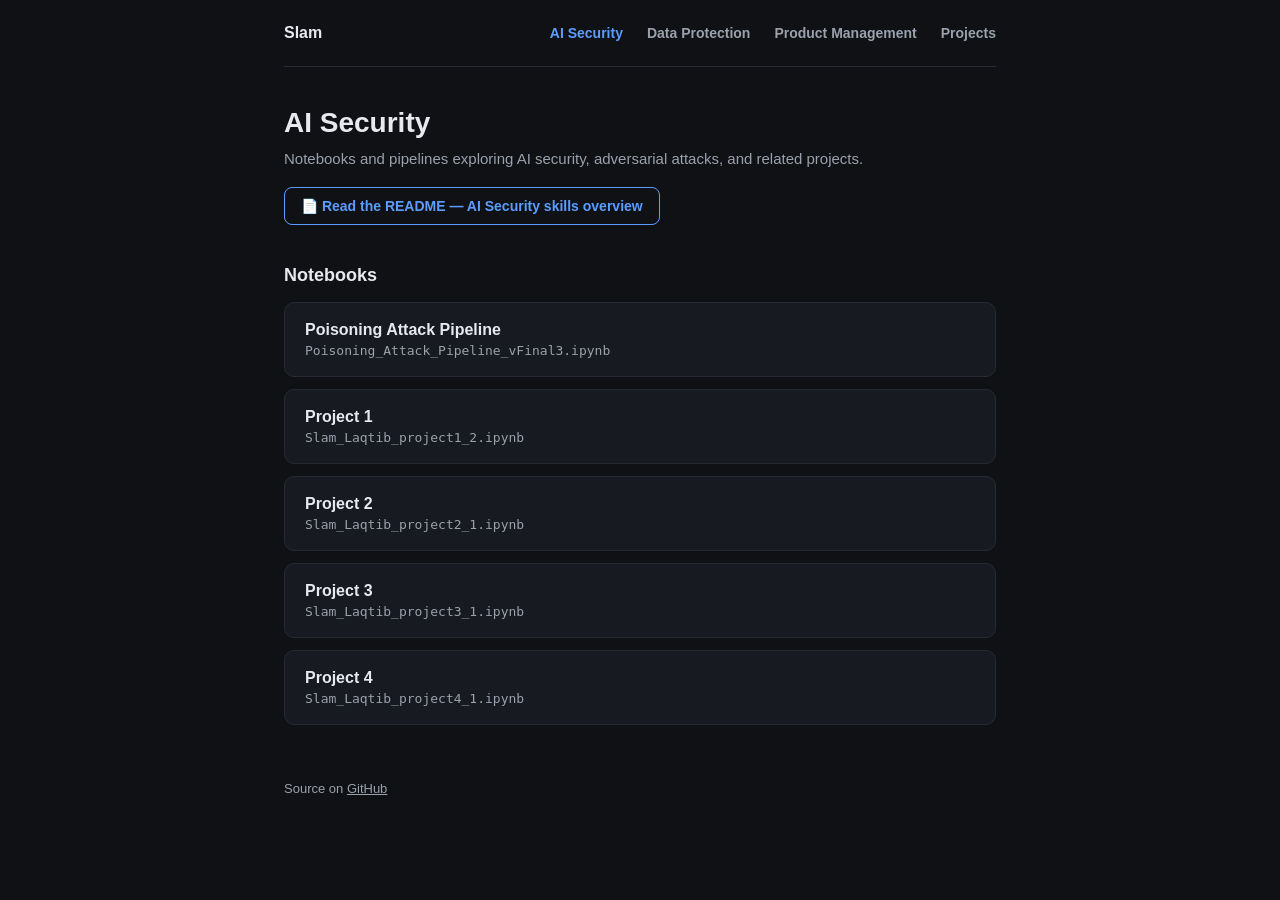
==== ai-security.html @ dd18251d "Add files via upload" ====
<!DOCTYPE html>
<html lang="en">
<head>
<meta charset="UTF-8">
<meta name="viewport" content="width=device-width, initial-scale=1.0">
<title>AI Security — Slam</title>
<link rel="stylesheet" href="style.css">
</head>
<body>
<main>
  <nav class="site-nav">
    <a class="brand" href="index.html">Slam</a>
    <a class="nav-link active" href="ai-security.html">AI Security</a>
    <a class="nav-link" href="data-protection.html">Data Protection</a>
    <a class="nav-link" href="product-management.html">Product Management</a>
    <a class="nav-link" href="projects.html">Projects</a>
  </nav>

  <header class="page-header">
    <h1>AI Security</h1>
    <p class="subtitle">Notebooks and pipelines exploring AI security, adversarial attacks, and related projects.</p>
    <a class="callout-link" href="https://github.com/PMSense/AI-Security/blob/main/README.md">📄 Read the README — AI Security skills overview</a>
  </header>

  <section class="page-section">
    <h2>Notebooks</h2>
    <ul class="projects">
      <li class="project">
        <a href="https://github.com/PMSense/AI-Security/blob/main/Poisoning_Attack_Pipeline_vFinal3.ipynb">
          Poisoning Attack Pipeline
          <div class="filename">Poisoning_Attack_Pipeline_vFinal3.ipynb</div>
        </a>
      </li>
      <li class="project">
        <a href="https://github.com/PMSense/AI-Security/blob/main/Slam_Laqtib_project1_2.ipynb">
          Project 1
          <div class="filename">Slam_Laqtib_project1_2.ipynb</div>
        </a>
      </li>
      <li class="project">
        <a href="https://github.com/PMSense/AI-Security/blob/main/Slam_Laqtib_project2_1.ipynb">
          Project 2
          <div class="filename">Slam_Laqtib_project2_1.ipynb</div>
        </a>
      </li>
      <li class="project">
        <a href="https://github.com/PMSense/AI-Security/blob/main/Slam_Laqtib_project3_1.ipynb">
          Project 3
          <div class="filename">Slam_Laqtib_project3_1.ipynb</div>
        </a>
      </li>
      <li class="project">
        <a href="https://github.com/PMSense/AI-Security/blob/main/Slam_Laqtib_project4_1.ipynb">
          Project 4
          <div class="filename">Slam_Laqtib_project4_1.ipynb</div>
        </a>
      </li>
    </ul>
  </section>

  <footer class="site-footer">
    Source on <a href="https://github.com/PMSense/AI-Security">GitHub</a>
  </footer>
</main>
</body>
</html>
---- style.css ----
:root {
  color-scheme: light dark;
  --bg: #0f1115;
  --card: #171a21;
  --text: #e7e9ee;
  --muted: #9aa1ac;
  --accent: #5b9dff;
  --border: #262a33;
}
* { box-sizing: border-box; }
body {
  margin: 0;
  padding: 0;
  font-family: -apple-system, BlinkMacSystemFont, "Segoe UI", Helvetica, Arial, sans-serif;
  background: var(--bg);
  color: var(--text);
  display: flex;
  justify-content: center;
}
main {
  width: 100%;
  max-width: 760px;
  padding: 0 24px 64px;
}

/* Nav */
nav.site-nav {
  display: flex;
  align-items: center;
  gap: 24px;
  padding: 24px 0;
  border-bottom: 1px solid var(--border);
  margin-bottom: 40px;
  flex-wrap: wrap;
}
nav.site-nav a.brand {
  font-weight: 700;
  font-size: 16px;
  color: var(--text);
  text-decoration: none;
  margin-right: auto;
}
nav.site-nav a.nav-link {
  color: var(--muted);
  text-decoration: none;
  font-size: 14px;
  font-weight: 600;
}
nav.site-nav a.nav-link:hover,
nav.site-nav a.nav-link.active {
  color: var(--accent);
}

/* Page header */
header.page-header {
  margin-bottom: 40px;
}
header.page-header h1 {
  font-size: 28px;
  margin: 0 0 8px 0;
}
header.page-header p.subtitle {
  color: var(--muted);
  margin: 0;
  font-size: 15px;
  line-height: 1.6;
}

/* Home grid of skill cards */
ul.skill-grid {
  list-style: none;
  margin: 0;
  padding: 0;
  display: grid;
  grid-template-columns: 1fr;
  gap: 14px;
}
li.skill-card a {
  display: block;
  border: 1px solid var(--border);
  background: var(--card);
  border-radius: 10px;
  padding: 20px;
  text-decoration: none;
  color: var(--text);
  transition: border-color 0.15s ease;
}
li.skill-card a:hover {
  border-color: var(--accent);
}
li.skill-card h2 {
  margin: 0 0 6px 0;
  font-size: 17px;
  color: var(--text);
}
li.skill-card p {
  margin: 0;
  color: var(--muted);
  font-size: 14px;
}

/* Project / link cards (reused on skill pages) */
ul.projects {
  list-style: none;
  margin: 0;
  padding: 0;
  display: flex;
  flex-direction: column;
  gap: 12px;
}
li.project {
  border: 1px solid var(--border);
  background: var(--card);
  border-radius: 10px;
  padding: 18px 20px;
  transition: border-color 0.15s ease;
}
li.project:hover {
  border-color: var(--accent);
}
li.project a {
  color: var(--text);
  text-decoration: none;
  font-size: 16px;
  font-weight: 600;
  display: block;
}
li.project a:hover {
  color: var(--accent);
}
li.project .filename {
  color: var(--muted);
  font-size: 13px;
  font-weight: 400;
  margin-top: 4px;
  font-family: ui-monospace, SFMono-Regular, Menlo, monospace;
}
li.project .desc {
  color: var(--muted);
  font-size: 14px;
  font-weight: 400;
  line-height: 1.5;
  margin-top: 8px;
}
li.project.placeholder {
  border-style: dashed;
  color: var(--muted);
  font-size: 14px;
  padding: 20px;
}

/* README-style call-out link */
.callout-link {
  display: inline-flex;
  align-items: center;
  gap: 8px;
  margin-top: 16px;
  padding: 10px 16px;
  border: 1px solid var(--accent);
  border-radius: 8px;
  color: var(--accent);
  text-decoration: none;
  font-size: 14px;
  font-weight: 600;
}
.callout-link:hover {
  background: var(--accent);
  color: #0f1115;
}

section.page-section {
  margin-top: 40px;
}
section.page-section h2 {
  font-size: 18px;
  margin-bottom: 16px;
}

footer.site-footer {
  margin-top: 56px;
  color: var(--muted);
  font-size: 13px;
}
footer.site-footer a {
  color: var(--muted);
}
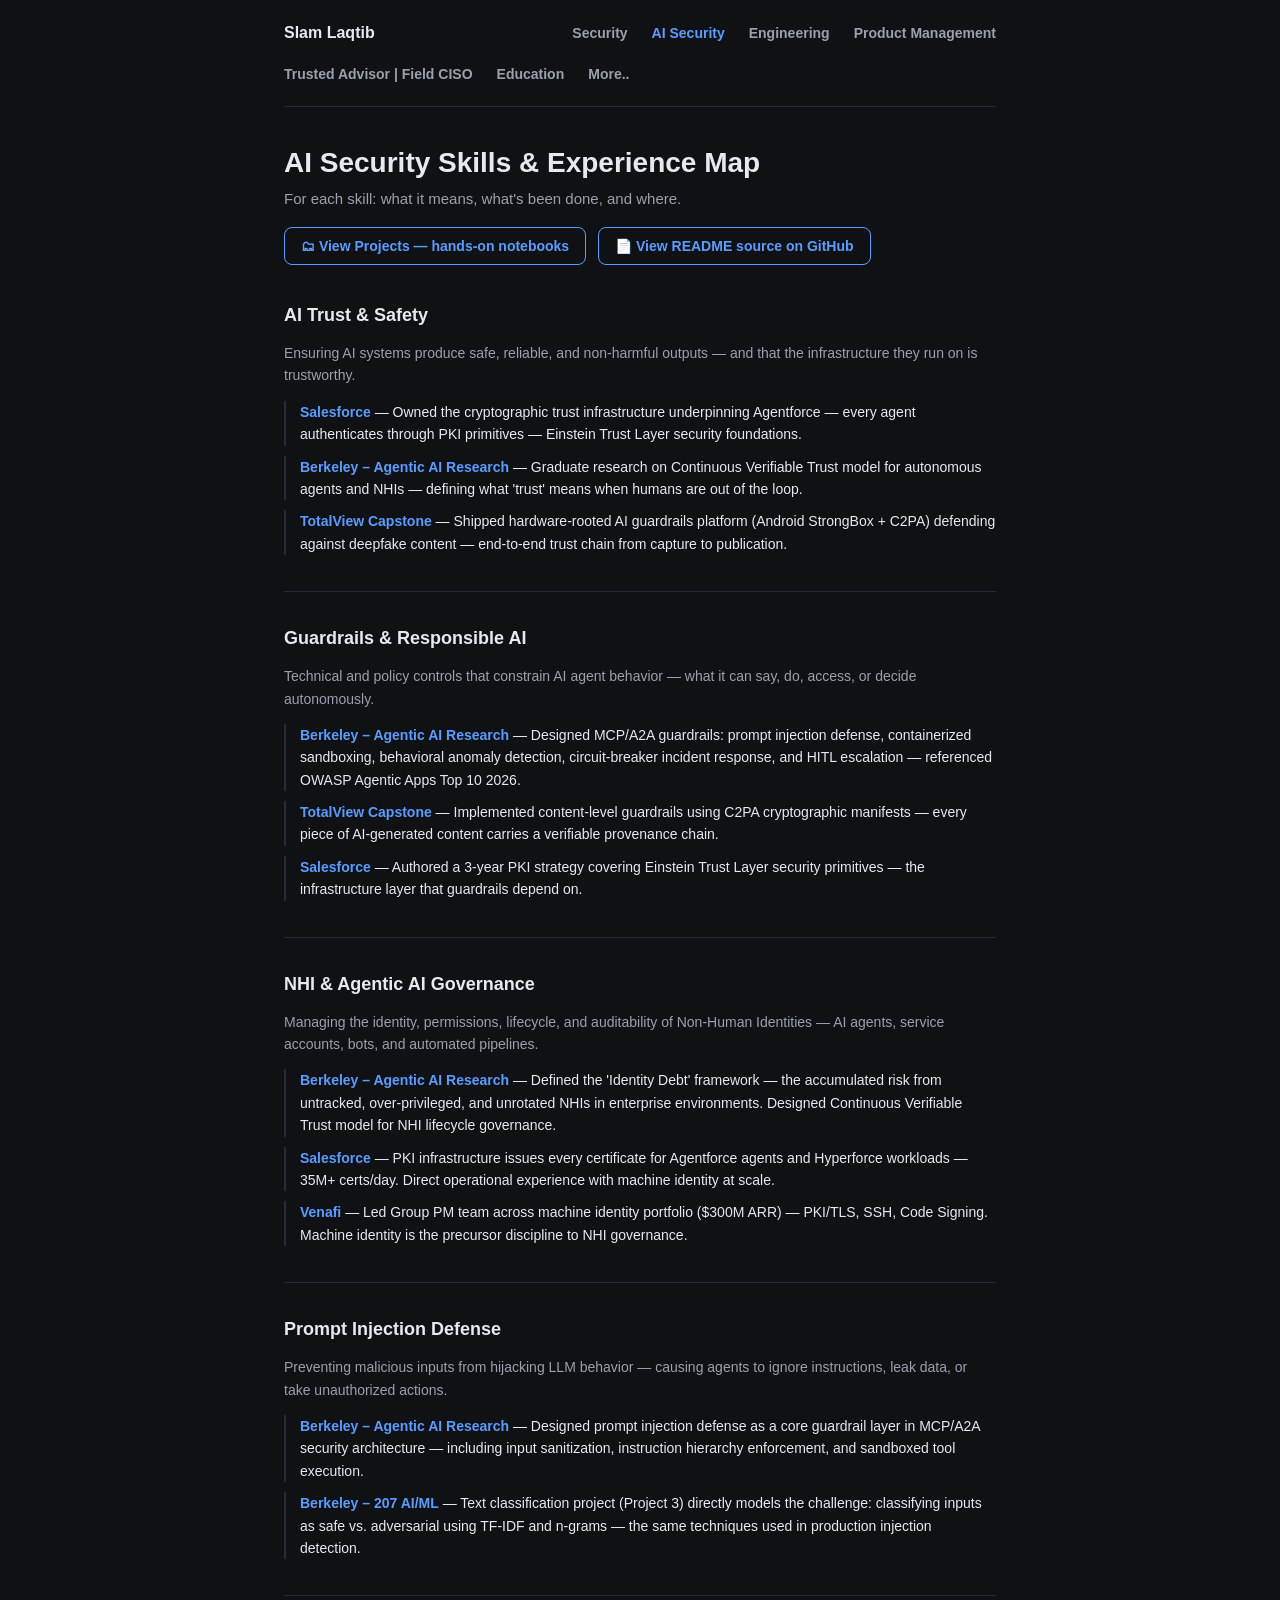
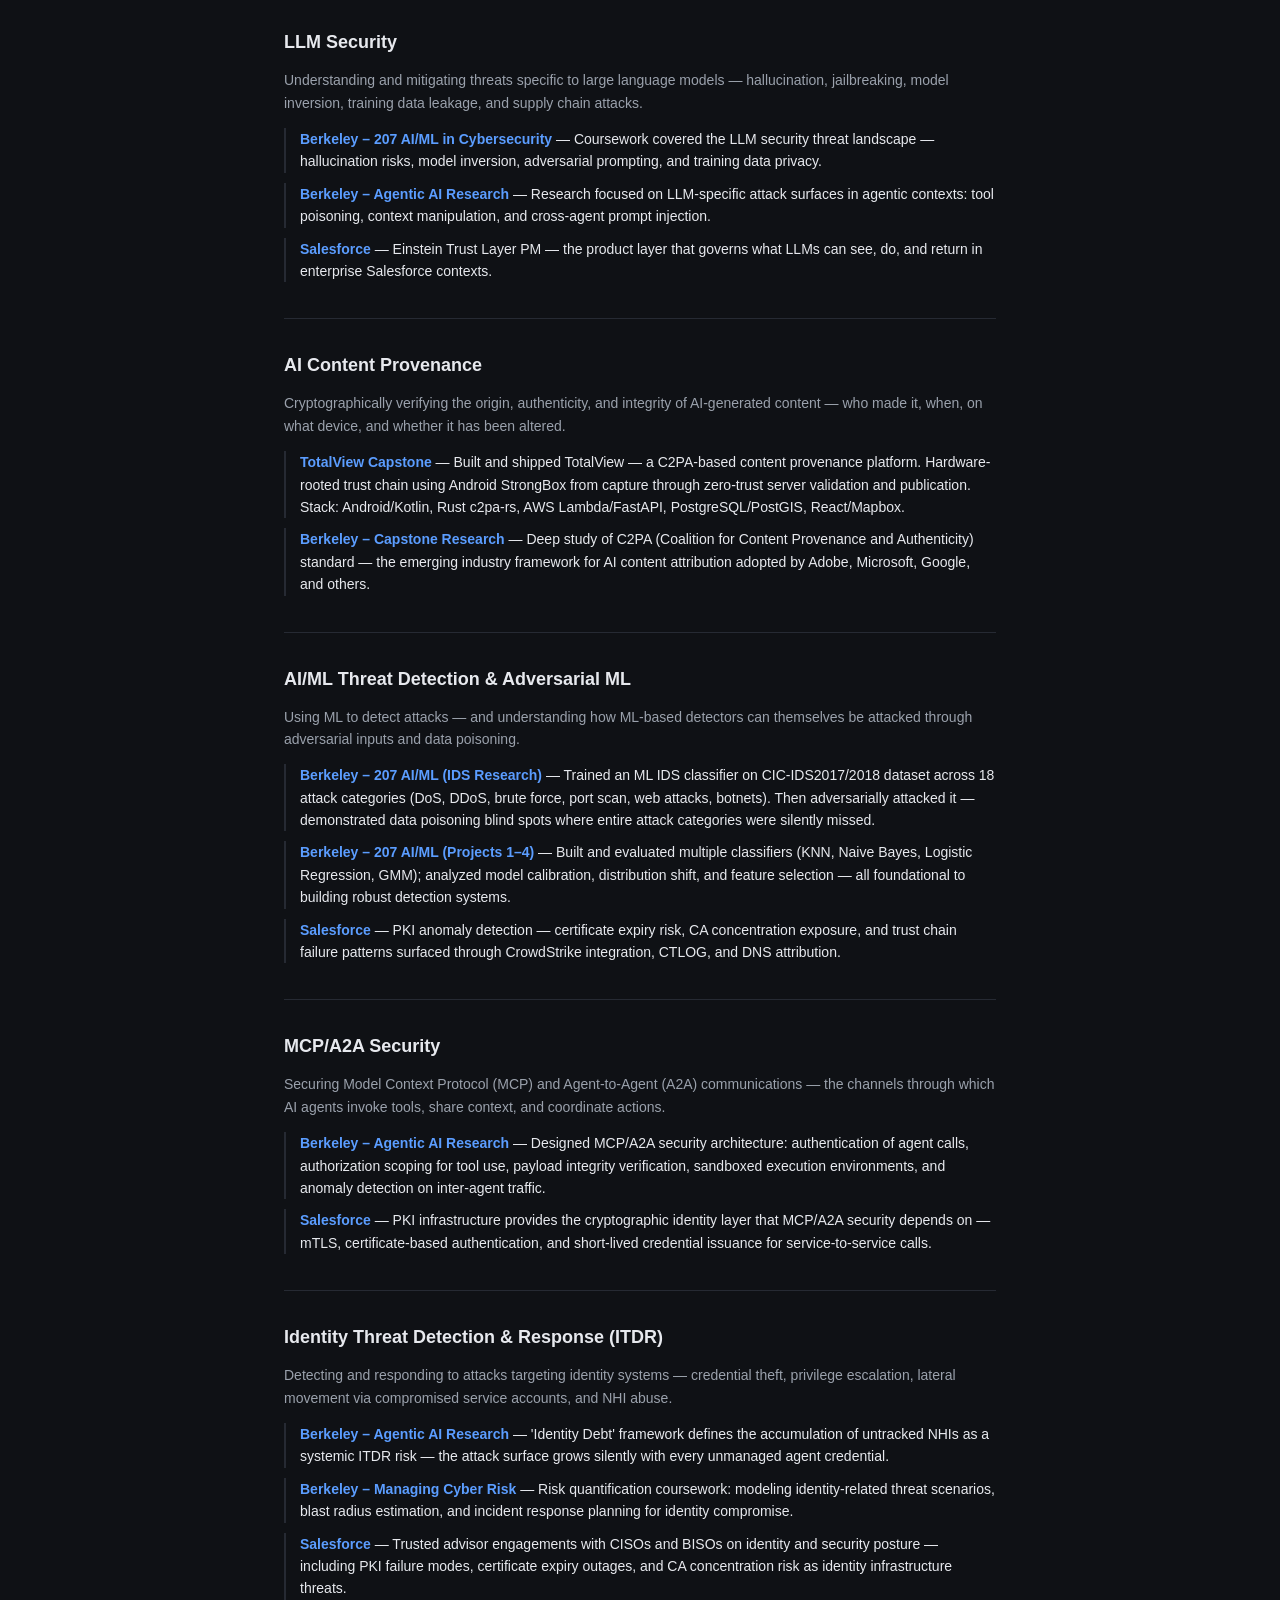
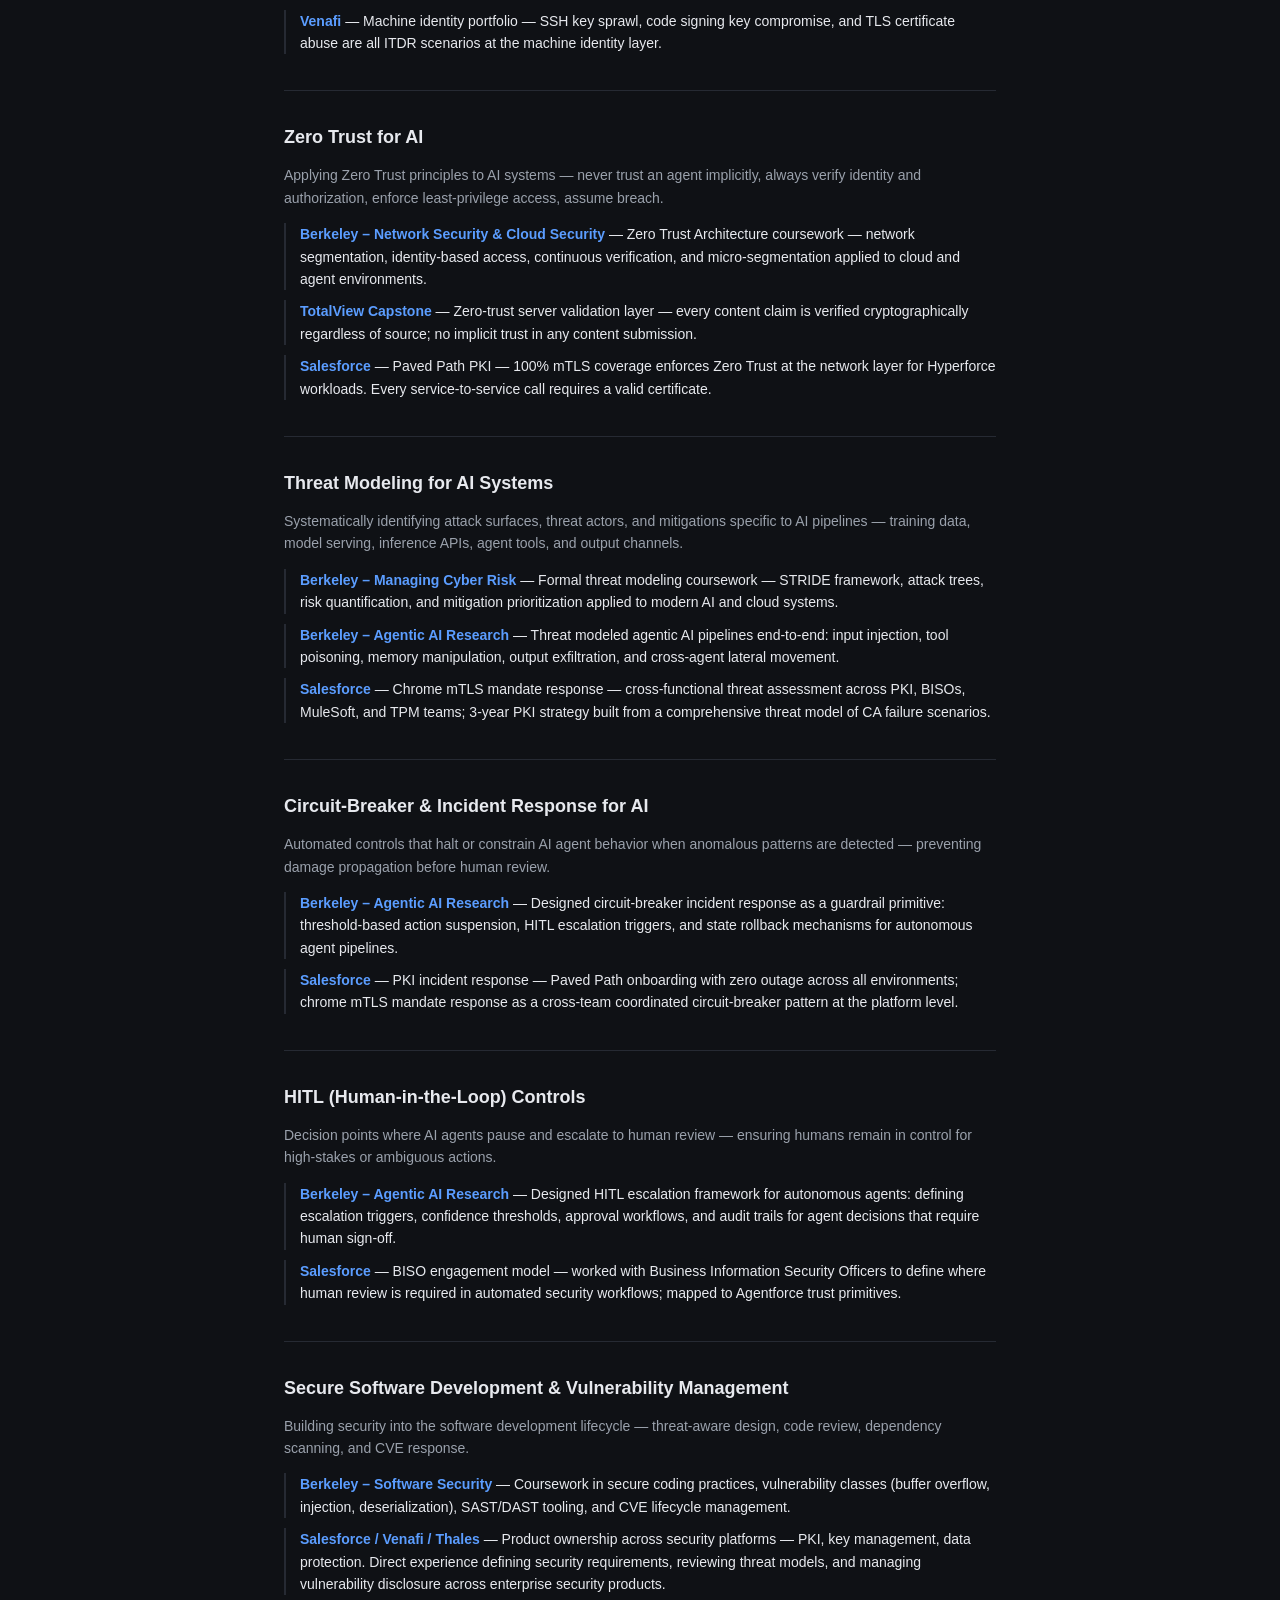
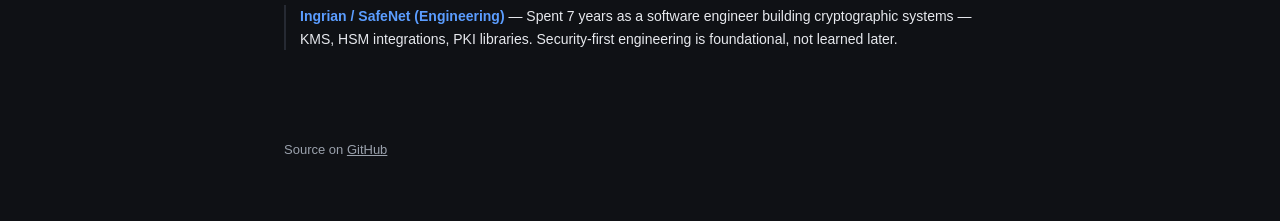
==== commit c3d42203: "Add files via upload" ====
--- a/ai-security.html
+++ b/ai-security.html
@@ -3,59 +3,169 @@
 <head>
 <meta charset="UTF-8">
 <meta name="viewport" content="width=device-width, initial-scale=1.0">
-<title>AI Security — Slam</title>
+<title>AI Security — Slam Laqtib</title>
 <link rel="stylesheet" href="style.css">
 </head>
 <body>
 <main>
   <nav class="site-nav">
-    <a class="brand" href="index.html">Slam</a>
+    <a class="brand" href="index.html">Slam Laqtib</a>
+    <a class="nav-link" href="security.html">Security</a>
     <a class="nav-link active" href="ai-security.html">AI Security</a>
-    <a class="nav-link" href="data-protection.html">Data Protection</a>
+    <a class="nav-link" href="engineering.html">Engineering</a>
     <a class="nav-link" href="product-management.html">Product Management</a>
-    <a class="nav-link" href="projects.html">Projects</a>
+    <a class="nav-link" href="trusted-advisor.html">Trusted Advisor | Field CISO</a>
+    <a class="nav-link" href="education.html">Education</a>
+    <a class="nav-link" href="more.html">More..</a>
   </nav>
 
   <header class="page-header">
-    <h1>AI Security</h1>
-    <p class="subtitle">Notebooks and pipelines exploring AI security, adversarial attacks, and related projects.</p>
-    <a class="callout-link" href="https://github.com/PMSense/AI-Security/blob/main/README.md">📄 Read the README — AI Security skills overview</a>
+    <h1>AI Security Skills &amp; Experience Map</h1>
+    <p class="subtitle">For each skill: what it means, what's been done, and where.</p>
+    <div class="callout-row">
+      <a class="callout-link" href="projects.html">🗂 View Projects — hands-on notebooks</a>
+      <a class="callout-link" href="https://github.com/PMSense/AI-Security/blob/main/README.md">📄 View README source on GitHub</a>
+    </div>
   </header>
 
   <section class="page-section">
-    <h2>Notebooks</h2>
-    <ul class="projects">
-      <li class="project">
-        <a href="https://github.com/PMSense/AI-Security/blob/main/Poisoning_Attack_Pipeline_vFinal3.ipynb">
-          Poisoning Attack Pipeline
-          <div class="filename">Poisoning_Attack_Pipeline_vFinal3.ipynb</div>
-        </a>
-      </li>
-      <li class="project">
-        <a href="https://github.com/PMSense/AI-Security/blob/main/Slam_Laqtib_project1_2.ipynb">
-          Project 1
-          <div class="filename">Slam_Laqtib_project1_2.ipynb</div>
-        </a>
-      </li>
-      <li class="project">
-        <a href="https://github.com/PMSense/AI-Security/blob/main/Slam_Laqtib_project2_1.ipynb">
-          Project 2
-          <div class="filename">Slam_Laqtib_project2_1.ipynb</div>
-        </a>
-      </li>
-      <li class="project">
-        <a href="https://github.com/PMSense/AI-Security/blob/main/Slam_Laqtib_project3_1.ipynb">
-          Project 3
-          <div class="filename">Slam_Laqtib_project3_1.ipynb</div>
-        </a>
-      </li>
-      <li class="project">
-        <a href="https://github.com/PMSense/AI-Security/blob/main/Slam_Laqtib_project4_1.ipynb">
-          Project 4
-          <div class="filename">Slam_Laqtib_project4_1.ipynb</div>
-        </a>
-      </li>
-    </ul>
+
+    <div class="skill-block">
+      <h2>AI Trust &amp; Safety</h2>
+      <p class="skill-intro">Ensuring AI systems produce safe, reliable, and non-harmful outputs — and that the infrastructure they run on is trustworthy.</p>
+      <ul class="skill-entries">
+        <li><strong>Salesforce</strong> — Owned the cryptographic trust infrastructure underpinning Agentforce — every agent authenticates through PKI primitives — Einstein Trust Layer security foundations.</li>
+        <li><strong>Berkeley – Agentic AI Research</strong> — Graduate research on Continuous Verifiable Trust model for autonomous agents and NHIs — defining what 'trust' means when humans are out of the loop.</li>
+        <li><strong>TotalView Capstone</strong> — Shipped hardware-rooted AI guardrails platform (Android StrongBox + C2PA) defending against deepfake content — end-to-end trust chain from capture to publication.</li>
+      </ul>
+    </div>
+
+    <div class="skill-block">
+      <h2>Guardrails &amp; Responsible AI</h2>
+      <p class="skill-intro">Technical and policy controls that constrain AI agent behavior — what it can say, do, access, or decide autonomously.</p>
+      <ul class="skill-entries">
+        <li><strong>Berkeley – Agentic AI Research</strong> — Designed MCP/A2A guardrails: prompt injection defense, containerized sandboxing, behavioral anomaly detection, circuit-breaker incident response, and HITL escalation — referenced OWASP Agentic Apps Top 10 2026.</li>
+        <li><strong>TotalView Capstone</strong> — Implemented content-level guardrails using C2PA cryptographic manifests — every piece of AI-generated content carries a verifiable provenance chain.</li>
+        <li><strong>Salesforce</strong> — Authored a 3-year PKI strategy covering Einstein Trust Layer security primitives — the infrastructure layer that guardrails depend on.</li>
+      </ul>
+    </div>
+
+    <div class="skill-block">
+      <h2>NHI &amp; Agentic AI Governance</h2>
+      <p class="skill-intro">Managing the identity, permissions, lifecycle, and auditability of Non-Human Identities — AI agents, service accounts, bots, and automated pipelines.</p>
+      <ul class="skill-entries">
+        <li><strong>Berkeley – Agentic AI Research</strong> — Defined the 'Identity Debt' framework — the accumulated risk from untracked, over-privileged, and unrotated NHIs in enterprise environments. Designed Continuous Verifiable Trust model for NHI lifecycle governance.</li>
+        <li><strong>Salesforce</strong> — PKI infrastructure issues every certificate for Agentforce agents and Hyperforce workloads — 35M+ certs/day. Direct operational experience with machine identity at scale.</li>
+        <li><strong>Venafi</strong> — Led Group PM team across machine identity portfolio ($300M ARR) — PKI/TLS, SSH, Code Signing. Machine identity is the precursor discipline to NHI governance.</li>
+      </ul>
+    </div>
+
+    <div class="skill-block">
+      <h2>Prompt Injection Defense</h2>
+      <p class="skill-intro">Preventing malicious inputs from hijacking LLM behavior — causing agents to ignore instructions, leak data, or take unauthorized actions.</p>
+      <ul class="skill-entries">
+        <li><strong>Berkeley – Agentic AI Research</strong> — Designed prompt injection defense as a core guardrail layer in MCP/A2A security architecture — including input sanitization, instruction hierarchy enforcement, and sandboxed tool execution.</li>
+        <li><strong>Berkeley – 207 AI/ML</strong> — Text classification project (Project 3) directly models the challenge: classifying inputs as safe vs. adversarial using TF-IDF and n-grams — the same techniques used in production injection detection.</li>
+      </ul>
+    </div>
+
+    <div class="skill-block">
+      <h2>LLM Security</h2>
+      <p class="skill-intro">Understanding and mitigating threats specific to large language models — hallucination, jailbreaking, model inversion, training data leakage, and supply chain attacks.</p>
+      <ul class="skill-entries">
+        <li><strong>Berkeley – 207 AI/ML in Cybersecurity</strong> — Coursework covered the LLM security threat landscape — hallucination risks, model inversion, adversarial prompting, and training data privacy.</li>
+        <li><strong>Berkeley – Agentic AI Research</strong> — Research focused on LLM-specific attack surfaces in agentic contexts: tool poisoning, context manipulation, and cross-agent prompt injection.</li>
+        <li><strong>Salesforce</strong> — Einstein Trust Layer PM — the product layer that governs what LLMs can see, do, and return in enterprise Salesforce contexts.</li>
+      </ul>
+    </div>
+
+    <div class="skill-block">
+      <h2>AI Content Provenance</h2>
+      <p class="skill-intro">Cryptographically verifying the origin, authenticity, and integrity of AI-generated content — who made it, when, on what device, and whether it has been altered.</p>
+      <ul class="skill-entries">
+        <li><strong>TotalView Capstone</strong> — Built and shipped TotalView — a C2PA-based content provenance platform. Hardware-rooted trust chain using Android StrongBox from capture through zero-trust server validation and publication. Stack: Android/Kotlin, Rust c2pa-rs, AWS Lambda/FastAPI, PostgreSQL/PostGIS, React/Mapbox.</li>
+        <li><strong>Berkeley – Capstone Research</strong> — Deep study of C2PA (Coalition for Content Provenance and Authenticity) standard — the emerging industry framework for AI content attribution adopted by Adobe, Microsoft, Google, and others.</li>
+      </ul>
+    </div>
+
+    <div class="skill-block">
+      <h2>AI/ML Threat Detection &amp; Adversarial ML</h2>
+      <p class="skill-intro">Using ML to detect attacks — and understanding how ML-based detectors can themselves be attacked through adversarial inputs and data poisoning.</p>
+      <ul class="skill-entries">
+        <li><strong>Berkeley – 207 AI/ML (IDS Research)</strong> — Trained an ML IDS classifier on CIC-IDS2017/2018 dataset across 18 attack categories (DoS, DDoS, brute force, port scan, web attacks, botnets). Then adversarially attacked it — demonstrated data poisoning blind spots where entire attack categories were silently missed.</li>
+        <li><strong>Berkeley – 207 AI/ML (Projects 1–4)</strong> — Built and evaluated multiple classifiers (KNN, Naive Bayes, Logistic Regression, GMM); analyzed model calibration, distribution shift, and feature selection — all foundational to building robust detection systems.</li>
+        <li><strong>Salesforce</strong> — PKI anomaly detection — certificate expiry risk, CA concentration exposure, and trust chain failure patterns surfaced through CrowdStrike integration, CTLOG, and DNS attribution.</li>
+      </ul>
+    </div>
+
+    <div class="skill-block">
+      <h2>MCP/A2A Security</h2>
+      <p class="skill-intro">Securing Model Context Protocol (MCP) and Agent-to-Agent (A2A) communications — the channels through which AI agents invoke tools, share context, and coordinate actions.</p>
+      <ul class="skill-entries">
+        <li><strong>Berkeley – Agentic AI Research</strong> — Designed MCP/A2A security architecture: authentication of agent calls, authorization scoping for tool use, payload integrity verification, sandboxed execution environments, and anomaly detection on inter-agent traffic.</li>
+        <li><strong>Salesforce</strong> — PKI infrastructure provides the cryptographic identity layer that MCP/A2A security depends on — mTLS, certificate-based authentication, and short-lived credential issuance for service-to-service calls.</li>
+      </ul>
+    </div>
+
+    <div class="skill-block">
+      <h2>Identity Threat Detection &amp; Response (ITDR)</h2>
+      <p class="skill-intro">Detecting and responding to attacks targeting identity systems — credential theft, privilege escalation, lateral movement via compromised service accounts, and NHI abuse.</p>
+      <ul class="skill-entries">
+        <li><strong>Berkeley – Agentic AI Research</strong> — 'Identity Debt' framework defines the accumulation of untracked NHIs as a systemic ITDR risk — the attack surface grows silently with every unmanaged agent credential.</li>
+        <li><strong>Berkeley – Managing Cyber Risk</strong> — Risk quantification coursework: modeling identity-related threat scenarios, blast radius estimation, and incident response planning for identity compromise.</li>
+        <li><strong>Salesforce</strong> — Trusted advisor engagements with CISOs and BISOs on identity and security posture — including PKI failure modes, certificate expiry outages, and CA concentration risk as identity infrastructure threats.</li>
+        <li><strong>Venafi</strong> — Machine identity portfolio — SSH key sprawl, code signing key compromise, and TLS certificate abuse are all ITDR scenarios at the machine identity layer.</li>
+      </ul>
+    </div>
+
+    <div class="skill-block">
+      <h2>Zero Trust for AI</h2>
+      <p class="skill-intro">Applying Zero Trust principles to AI systems — never trust an agent implicitly, always verify identity and authorization, enforce least-privilege access, assume breach.</p>
+      <ul class="skill-entries">
+        <li><strong>Berkeley – Network Security &amp; Cloud Security</strong> — Zero Trust Architecture coursework — network segmentation, identity-based access, continuous verification, and micro-segmentation applied to cloud and agent environments.</li>
+        <li><strong>TotalView Capstone</strong> — Zero-trust server validation layer — every content claim is verified cryptographically regardless of source; no implicit trust in any content submission.</li>
+        <li><strong>Salesforce</strong> — Paved Path PKI — 100% mTLS coverage enforces Zero Trust at the network layer for Hyperforce workloads. Every service-to-service call requires a valid certificate.</li>
+      </ul>
+    </div>
+
+    <div class="skill-block">
+      <h2>Threat Modeling for AI Systems</h2>
+      <p class="skill-intro">Systematically identifying attack surfaces, threat actors, and mitigations specific to AI pipelines — training data, model serving, inference APIs, agent tools, and output channels.</p>
+      <ul class="skill-entries">
+        <li><strong>Berkeley – Managing Cyber Risk</strong> — Formal threat modeling coursework — STRIDE framework, attack trees, risk quantification, and mitigation prioritization applied to modern AI and cloud systems.</li>
+        <li><strong>Berkeley – Agentic AI Research</strong> — Threat modeled agentic AI pipelines end-to-end: input injection, tool poisoning, memory manipulation, output exfiltration, and cross-agent lateral movement.</li>
+        <li><strong>Salesforce</strong> — Chrome mTLS mandate response — cross-functional threat assessment across PKI, BISOs, MuleSoft, and TPM teams; 3-year PKI strategy built from a comprehensive threat model of CA failure scenarios.</li>
+      </ul>
+    </div>
+
+    <div class="skill-block">
+      <h2>Circuit-Breaker &amp; Incident Response for AI</h2>
+      <p class="skill-intro">Automated controls that halt or constrain AI agent behavior when anomalous patterns are detected — preventing damage propagation before human review.</p>
+      <ul class="skill-entries">
+        <li><strong>Berkeley – Agentic AI Research</strong> — Designed circuit-breaker incident response as a guardrail primitive: threshold-based action suspension, HITL escalation triggers, and state rollback mechanisms for autonomous agent pipelines.</li>
+        <li><strong>Salesforce</strong> — PKI incident response — Paved Path onboarding with zero outage across all environments; chrome mTLS mandate response as a cross-team coordinated circuit-breaker pattern at the platform level.</li>
+      </ul>
+    </div>
+
+    <div class="skill-block">
+      <h2>HITL (Human-in-the-Loop) Controls</h2>
+      <p class="skill-intro">Decision points where AI agents pause and escalate to human review — ensuring humans remain in control for high-stakes or ambiguous actions.</p>
+      <ul class="skill-entries">
+        <li><strong>Berkeley – Agentic AI Research</strong> — Designed HITL escalation framework for autonomous agents: defining escalation triggers, confidence thresholds, approval workflows, and audit trails for agent decisions that require human sign-off.</li>
+        <li><strong>Salesforce</strong> — BISO engagement model — worked with Business Information Security Officers to define where human review is required in automated security workflows; mapped to Agentforce trust primitives.</li>
+      </ul>
+    </div>
+
+    <div class="skill-block">
+      <h2>Secure Software Development &amp; Vulnerability Management</h2>
+      <p class="skill-intro">Building security into the software development lifecycle — threat-aware design, code review, dependency scanning, and CVE response.</p>
+      <ul class="skill-entries">
+        <li><strong>Berkeley – Software Security</strong> — Coursework in secure coding practices, vulnerability classes (buffer overflow, injection, deserialization), SAST/DAST tooling, and CVE lifecycle management.</li>
+        <li><strong>Salesforce / Venafi / Thales</strong> — Product ownership across security platforms — PKI, key management, data protection. Direct experience defining security requirements, reviewing threat models, and managing vulnerability disclosure across enterprise security products.</li>
+        <li><strong>Ingrian / SafeNet (Engineering)</strong> — Spent 7 years as a software engineer building cryptographic systems — KMS, HSM integrations, PKI libraries. Security-first engineering is foundational, not learned later.</li>
+      </ul>
+    </div>
+
   </section>
 
   <footer class="site-footer">
--- a/style.css
+++ b/style.css
@@ -176,6 +176,57 @@
   margin-bottom: 16px;
 }
 
+/* Callout row (multiple callout-links side by side) */
+.callout-row {
+  display: flex;
+  gap: 12px;
+  flex-wrap: wrap;
+  margin-top: 16px;
+}
+.callout-row .callout-link {
+  margin-top: 0;
+}
+
+/* Skills map (used to render README content on AI Security page) */
+.skill-block {
+  margin-bottom: 36px;
+  padding-bottom: 36px;
+  border-bottom: 1px solid var(--border);
+}
+.skill-block:last-child {
+  border-bottom: none;
+}
+.skill-block h2 {
+  font-size: 18px;
+  margin: 0 0 6px 0;
+  color: var(--text);
+}
+.skill-block .skill-intro {
+  color: var(--muted);
+  font-size: 14px;
+  margin: 0 0 14px 0;
+  line-height: 1.6;
+}
+ul.skill-entries {
+  list-style: none;
+  margin: 0;
+  padding: 0;
+  display: flex;
+  flex-direction: column;
+  gap: 10px;
+}
+ul.skill-entries li {
+  font-size: 14px;
+  line-height: 1.6;
+  color: var(--text);
+  padding-left: 14px;
+  border-left: 2px solid var(--border);
+}
+ul.skill-entries li strong {
+  color: var(--accent);
+  font-weight: 600;
+}
+
 footer.site-footer {
   margin-top: 56px;
   color: var(--muted);
